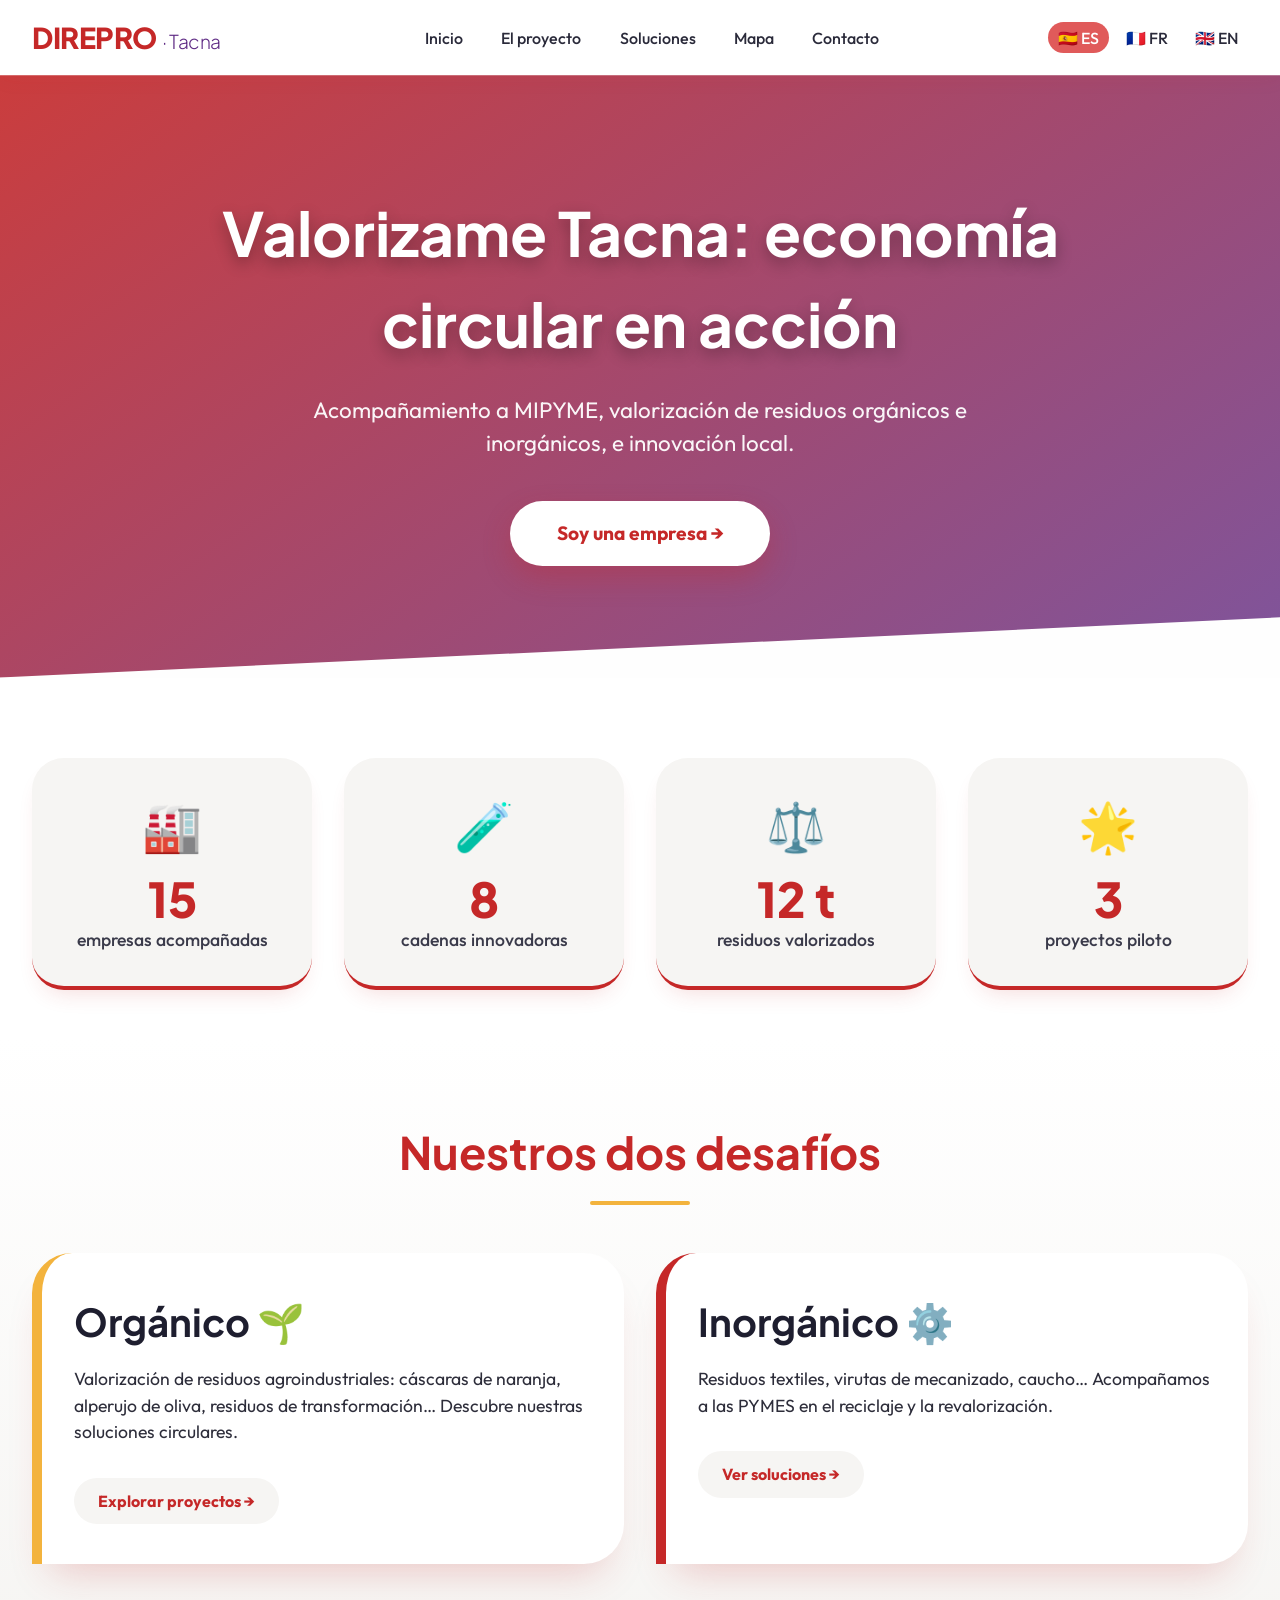
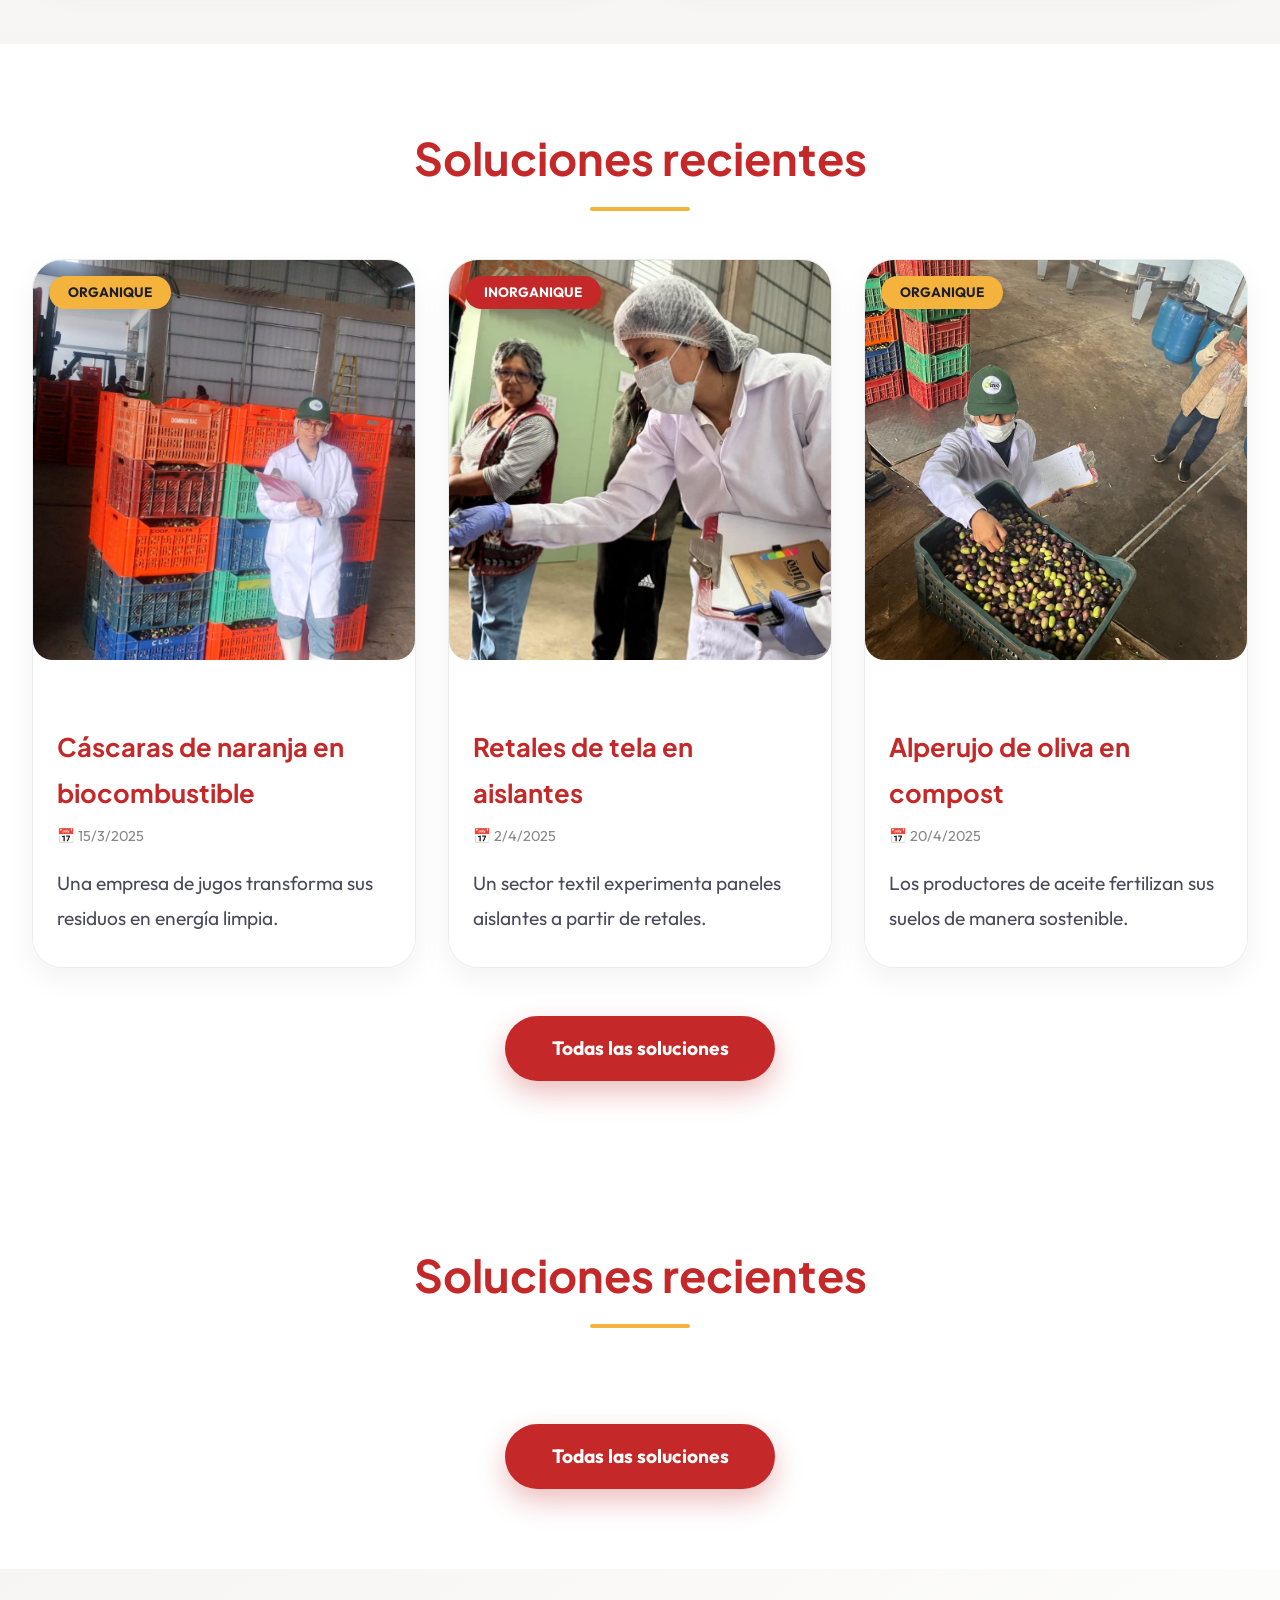
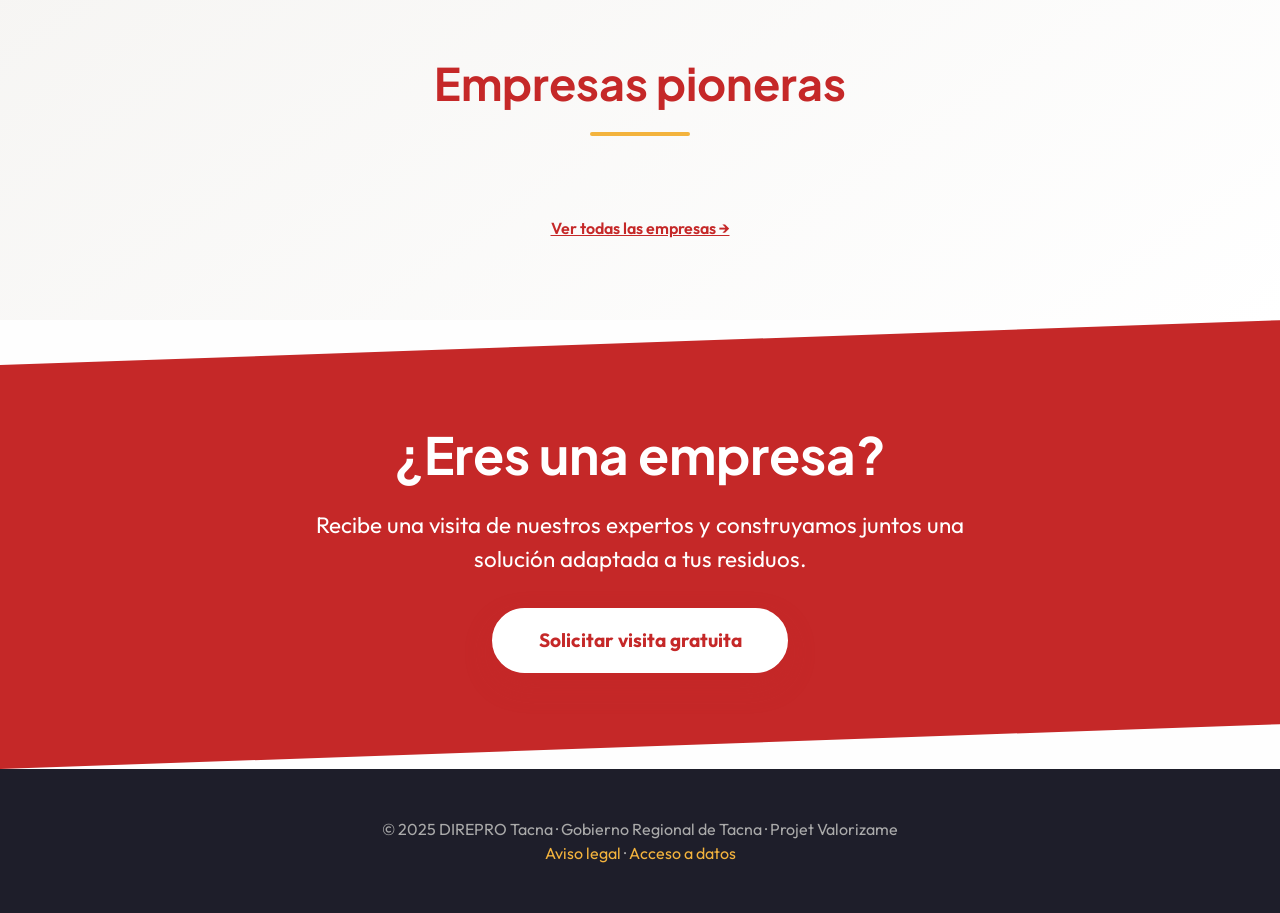
==== index.html @ 16c38069 "Version finale du site" ====
<!DOCTYPE html>
<html lang="fr">
<head>
    <meta charset="UTF-8">
    <meta name="viewport" content="width=device-width, initial-scale=1.0">
    <title>Valorizame Tacna · DIREPRO</title>
    <link rel="preconnect" href="https://fonts.googleapis.com">
    <link rel="preconnect" href="https://fonts.gstatic.com" crossorigin>
    <link href="https://fonts.googleapis.com/css2?family=Outfit:wght@400;600;700&family=Plus+Jakarta+Sans:wght@300;500;700&display=swap" rel="stylesheet">
    <link rel="stylesheet" href="css/style.css">
</head>
<body>

<header>
    <div class="container header-flex">
        <div class="logo">DIREPRO<span> · Tacna</span></div>
        <nav>
            <a href="index.html" data-i18n="nav.accueil">Accueil</a>
            <a href="a-propos.html" data-i18n="nav.projet">Le projet</a>
            <a href="solutions.html" data-i18n="nav.solutions">Solutions</a>
            <a href="carte.html" data-i18n="nav.carte">Carte</a>
            <a href="contact.html" data-i18n="nav.contact">Contact</a>
        </nav>
        <div class="lang-switcher">
            <a href="?lang=es" class="lang-option" data-lang="es">🇪🇸 ES</a>
            <a href="?lang=fr" class="lang-option" data-lang="fr">🇫🇷 FR</a>
            <a href="?lang=en" class="lang-option" data-lang="en">🇬🇧 EN</a>
        </div>
    </div>
</header>

<main>
    <!-- HERO -->
    <section class="hero reveal">
        <div class="container">
            <h1 data-i18n="hero.titre">Valorizame Tacna : l'économie circulaire en action</h1>
            <p data-i18n="hero.sous_titre">Accompagnement des PMI/PME, valorisation des déchets organiques et inorganiques, et innovation locale.</p>
            <a href="#" class="btn" data-i18n="hero.bouton">Je suis une entreprise →</a>
        </div>
    </section>

    <!-- CHIFFRES -->
    <section class="chiffres">
        <div class="container">
            <div class="chiffres-grid">
                <div class="chiffre-card reveal">
                    <div class="chiffre-icone">🏭</div>
                    <div class="chiffre-nombre">15</div>
                    <div class="chiffre-label" data-i18n="chiffres.entreprises">entreprises accompagnées</div>
                </div>
                <div class="chiffre-card reveal">
                    <div class="chiffre-icone">🧪</div>
                    <div class="chiffre-nombre">8</div>
                    <div class="chiffre-label" data-i18n="chiffres.filieres">filières innovantes</div>
                </div>
                <div class="chiffre-card reveal">
                    <div class="chiffre-icone">⚖️</div>
                    <div class="chiffre-nombre">12 t</div>
                    <div class="chiffre-label" data-i18n="chiffres.dechets">déchets valorisés</div>
                </div>
                <div class="chiffre-card reveal">
                    <div class="chiffre-icone">🌟</div>
                    <div class="chiffre-nombre">3</div>
                    <div class="chiffre-label" data-i18n="chiffres.projets">projets pilotes</div>
                </div>
            </div>
        </div>
    </section>

    <!-- AXES -->
    <section class="axes">
        <div class="container">
            <h2 class="section-title reveal" data-i18n="axes.titre">Nos deux défis</h2>
            <div class="axes-grid">
                <div class="axe-card organique reveal">
                    <h3 data-i18n="axes.organique.titre">Organique <span>🌱</span></h3>
                    <p data-i18n="axes.organique.description">Valorisation des déchets de l'agro-industrie : peaux d'oranges, alperujo d'olive, résidus de transformation… Découvrez nos solutions circulaires.</p>
                    <a href="/solutions.html?filter=organique" class="axe-link" data-i18n="axes.organique.lien">Explorer les projets <span>→</span></a>
                </div>
                <div class="axe-card inorganique reveal">
                    <h3 data-i18n="axes.inorganique.titre">Inorganique <span>⚙️</span></h3>
                    <p data-i18n="axes.inorganique.description">Déchets de tissus, tournures d'usinage, caoutchouc… Nous accompagnons les PME dans le recyclage et la revalorisation.</p>
                    <a href="/solutions.html?filter=inorganique" class="axe-link" data-i18n="axes.inorganique.lien">Voir les solutions <span>→</span></a>
                </div>
            </div>
        </div>
    </section>

    <!-- DERNIÈRES ACTUALITÉS -->
    <section class="actualites">
        <div class="container">
            <h2 class="section-title reveal" data-i18n="actualites.titre">Solutions récentes</h2>
            <div class="articles-grid" id="articles-list">
                <!-- Les articles seront injectés par JS -->
            </div>
            <div style="text-align: center; margin-top: 3rem;">
                <a href="/solutions.html?lang=es" class="btn" style="background: var(--rojo); color: white;" data-i18n="actualites.tout_voir">Toutes les solutions</a>
            </div>
        </div>
    </section>

    <!-- DERNIÈRES SOLUTIONS -->
    <section class="actualites">
        <div class="container">
            <h2 class="section-title reveal" data-i18n="actualites.titre">Solutions récentes</h2>
            <div class="articles-grid" id="articles-list">
                <!-- injecté par JS -->
            </div>
            <div style="text-align: center; margin-top: 3rem;">
                <a href="solutions.html" class="btn" style="background: var(--rojo); color: white;" data-i18n="actualites.tout_voir">Toutes les solutions</a>
            </div>
        </div>
    </section>

    <!-- HALL OF FAME (placeholder) -->
    <section class="hall-of-fame">
        <div class="container">
            <h2 class="section-title reveal" data-i18n="fame.titre">Entreprises pionnières</h2>
            <div class="fame-grid" id="fame-list">
                <!-- sera chargé plus tard -->
            </div>
            <div style="text-align: center; margin-top: 2rem;">
                <a href="carte.html" style="color: var(--rojo); font-weight: 600;" data-i18n="fame.tout_voir">Voir toutes les entreprises →</a>
            </div>
        </div>
    </section>

    <!-- CTA FINAL -->
    <section class="cta-final">
        <div class="container">
            <h2 data-i18n="cta.titre">Vous êtes une entreprise ?</h2>
            <p style="font-size: 1.4rem; max-width: 700px; margin: 0 auto;" data-i18n="cta.sous_titre">Recevez une visite de nos experts et construisons ensemble une solution adaptée à vos déchets.</p>
            <a href="#" class="btn" data-i18n="cta.bouton">Demander une visite gratuite</a>
        </div>
    </section>
</main>

<footer>
    <div class="container">
        <p>© 2025 DIREPRO Tacna · Gobierno Regional de Tacna · Projet Valorizame</p>
        <p><a href="#" data-i18n="footer.mentions">Mentions légales</a> · <a href="#" data-i18n="footer.donnees">Accès aux données</a></p>
    </div>
</footer>

<script src="js/i18n.js"></script>
<script src="js/articles.js"></script>
<script src="js/app.js"></script>
</body>
</html>
---- css/style.css ----
/* ---------- RESET & VARIABLES ---------- */
* {
    margin: 0;
    padding: 0;
    box-sizing: border-box;
}

body {
    font-family: 'Outfit', sans-serif;
    background-color: #fefefe;
    color: #1e1e2f;
    line-height: 1.5;
    overflow-x: hidden;
}

h1, h2, h3, h4 {
    font-family: 'Plus Jakarta Sans', sans-serif;
    font-weight: 700;
}

.container {
    max-width: 1280px;
    margin: 0 auto;
    padding: 0 2rem;
}

/* Couleurs */
:root {
    --rojo: #C52828;
    --rojo-light: #E05A5A;
    --morado: #5E2A84;
    --amarillo: #F3B33D;
    --blanco: #FFFFFF;
    --gris-pale: #F6F5F3;
    --gris-moyen: #E0DEE6;
}

/* ---------- ANIMATIONS ---------- */
@keyframes fadeUp {
    0% { opacity: 0; transform: translateY(30px); }
    100% { opacity: 1; transform: translateY(0); }
}

@keyframes fadeIn {
    0% { opacity: 0; }
    100% { opacity: 1; }
}

.reveal {
    opacity: 0;
    transform: translateY(20px);
    transition: opacity 0.8s, transform 0.8s;
}
.reveal.active {
    opacity: 1;
    transform: translateY(0);
}

/* ---------- HEADER ---------- */
header {
    background-color: var(--blanco);
    box-shadow: 0 2px 20px rgba(197, 40, 40, 0.08);
    padding: 1rem 0;
    position: sticky;
    top: 0;
    z-index: 100;
    backdrop-filter: blur(8px);
    background-color: rgba(255,255,255,0.9);
}

.header-flex {
    display: flex;
    justify-content: space-between;
    align-items: center;
}

.logo {
    font-family: 'Plus Jakarta Sans', sans-serif;
    font-weight: 800;
    font-size: 1.8rem;
    color: var(--rojo);
    letter-spacing: -0.5px;
}
.logo span {
    color: var(--morado);
    font-weight: 300;
    font-size: 1.2rem;
    margin-left: 0.2rem;
}

nav a {
    margin-left: 2.2rem;
    text-decoration: none;
    color: #2a2a3a;
    font-weight: 500;
    transition: color 0.2s, border-bottom 0.2s;
    padding-bottom: 4px;
    border-bottom: 2px solid transparent;
}
nav a:hover {
    color: var(--rojo);
    border-bottom-color: var(--rojo-light);
}

/* ---------- HERO ---------- */
.hero {
    background: linear-gradient(145deg, rgba(197,40,40,0.9) 0%, rgba(94,42,132,0.8) 100%), url('https://images.pexels.com/photos/3990356/pexels-photo-3990356.jpeg?auto=compress&cs=tinysrgb&w=1260&h=750&dpr=2');
    background-size: cover;
    background-position: center 30%;
    color: white;
    padding: 7rem 0;
    text-align: center;
    position: relative;
    clip-path: polygon(0 0, 100% 0, 100% 90%, 0 100%);
}

.hero h1 {
    font-size: 3.8rem;
    max-width: 900px;
    margin: 0 auto 1.5rem;
    text-shadow: 0 6px 16px rgba(0,0,0,0.3);
    animation: fadeIn 1.2s;
}

.hero p {
    font-size: 1.4rem;
    max-width: 700px;
    margin: 0 auto 2.5rem;
    opacity: 0.95;
    animation: fadeIn 1.5s;
}

.btn {
    display: inline-block;
    background-color: var(--blanco);
    color: var(--rojo);
    padding: 1rem 2.8rem;
    border-radius: 60px;
    font-weight: 700;
    text-decoration: none;
    font-size: 1.2rem;
    box-shadow: 0 12px 28px rgba(197,40,40,0.3);
    transition: all 0.3s cubic-bezier(0.175, 0.885, 0.32, 1.275);
    border: 2px solid transparent;
}

.btn:hover {
    background-color: var(--rojo);
    color: white;
    transform: scale(1.05);
    box-shadow: 0 20px 35px rgba(197,40,40,0.5);
}

/* ---------- CHIFFRES ---------- */
.chiffres {
    padding: 5rem 0 3rem;
    background: var(--blanco);
}

.chiffres-grid {
    display: grid;
    grid-template-columns: repeat(4, 1fr);
    gap: 2rem;
}

.chiffre-card {
    background: var(--gris-pale);
    padding: 2rem 1.5rem;
    border-radius: 32px;
    text-align: center;
    box-shadow: 0 12px 24px -12px rgba(197,40,40,0.2);
    transition: transform 0.3s, box-shadow 0.3s;
    border-bottom: 4px solid var(--rojo);
}

.chiffre-card:hover {
    transform: translateY(-8px);
    box-shadow: 0 22px 35px -12px var(--rojo);
}

.chiffre-icone {
    font-size: 3rem;
    margin-bottom: 0.5rem;
}

.chiffre-nombre {
    font-family: 'Plus Jakarta Sans', sans-serif;
    font-size: 3rem;
    font-weight: 800;
    color: var(--rojo);
    line-height: 1.2;
}

.chiffre-label {
    font-size: 1.1rem;
    color: #3a3a4a;
    font-weight: 500;
}

/* ---------- AXES ---------- */
.axes {
    padding: 5rem 0;
    background: linear-gradient(to bottom, var(--blanco) 0%, var(--gris-pale) 100%);
}

.section-title {
    font-size: 2.8rem;
    color: var(--rojo);
    margin-bottom: 3rem;
    text-align: center;
    position: relative;
}
.section-title::after {
    content: '';
    display: block;
    width: 100px;
    height: 4px;
    background: var(--amarillo);
    margin: 1rem auto 0;
    border-radius: 4px;
}

.axes-grid {
    display: flex;
    flex-wrap: wrap;
    gap: 2rem;
}

.axe-card {
    flex: 1 1 300px;
    background: white;
    border-radius: 40px 40px 40px 0;
    padding: 2.5rem 2rem;
    box-shadow: 0 25px 40px -20px rgba(197,40,40,0.25);
    transition: transform 0.4s, border-radius 0.3s;
    position: relative;
    overflow: hidden;
}

.axe-card.organique {
    border-left: 10px solid var(--amarillo);
}
.axe-card.inorganique {
    border-left: 10px solid var(--rojo);
}

.axe-card:hover {
    transform: scale(1.02) translateY(-5px);
    border-radius: 40px 40px 40px 40px;
}

.axe-card h3 {
    font-size: 2.4rem;
    margin-bottom: 1rem;
    display: flex;
    align-items: center;
}
.axe-card h3 span {
    background-color: var(--morado);
    color: white;
    font-size: 0.9rem;
    padding: 0.2rem 0.8rem;
    border-radius: 60px;
    margin-left: 1rem;
}

.axe-card p {
    color: #2d2d3a;
    margin-bottom: 2rem;
    font-size: 1.1rem;
}

.axe-link {
    color: var(--rojo);
    font-weight: 700;
    text-decoration: none;
    display: inline-flex;
    align-items: center;
    gap: 0.5rem;
    background: var(--gris-pale);
    padding: 0.7rem 1.5rem;
    border-radius: 40px;
    transition: background 0.2s, color 0.2s;
}
.axe-link:hover {
    background: var(--rojo);
    color: white;
}

/* ---------- ACTUALITÉS ---------- */
.actualites {
    padding: 5rem 0;
    background: var(--blanco);
}

.articles-grid {
    display: grid;
    grid-template-columns: repeat(auto-fit, minmax(320px, 1fr));
    gap: 2rem;
}

.article-card {
    background: white;
    border-radius: 30px;
    overflow: hidden;
    box-shadow: 0 12px 30px rgba(0,0,0,0.05);
    transition: all 0.3s ease;
    border: 1px solid #ececec;
    cursor: pointer;
}
.article-card:hover {
    transform: translateY(-10px) scale(1.01);
    box-shadow: 0 30px 40px -10px var(--rojo-light);
}

.article-image {
    height: 220px;
    background-size: cover;
    background-position: center;
    position: relative;
    transition: transform 0.4s;
}
.article-card:hover .article-image {
    transform: scale(1.05);
}

.badge {
    position: absolute;
    top: 1rem;
    left: 1rem;
    background: var(--amarillo);
    color: #1e1e2f;
    padding: 0.4rem 1.2rem;
    border-radius: 50px;
    font-weight: 700;
    font-size: 0.85rem;
    text-transform: uppercase;
    box-shadow: 0 4px 8px rgba(0,0,0,0.1);
    z-index: 2;
}
.badge.inorganique {
    background: var(--rojo);
    color: white;
}

.article-content {
    padding: 2rem 1.5rem;
    background: white;
}
.article-content h4 {
    font-size: 1.6rem;
    margin-bottom: 0.5rem;
    color: var(--rojo);
}
.article-date {
    color: #888;
    font-size: 0.9rem;
    margin-bottom: 1rem;
    display: flex;
    align-items: center;
    gap: 0.3rem;
}
.article-excerpt {
    color: #4a4a5a;
}

/* ---------- HALL OF FAME ---------- */
.hall-of-fame {
    background: linear-gradient(145deg, var(--gris-pale) 0%, #ffffff 100%);
    padding: 5rem 0;
    position: relative;
}

.fame-grid {
    display: flex;
    flex-wrap: wrap;
    gap: 2rem;
    justify-content: center;
}

.fame-item {
    background: white;
    padding: 2rem;
    border-radius: 30px;
    box-shadow: 0 15px 25px -15px var(--rojo);
    text-align: center;
    flex: 0 1 220px;
    transition: all 0.2s;
    border-bottom: 6px solid var(--rojo);
}
.fame-item:hover {
    transform: rotate(1deg) scale(1.02);
}
.fame-item img {
    width: 80px;
    height: 80px;
    border-radius: 50%;
    object-fit: cover;
    border: 3px solid var(--amarillo);
    margin-bottom: 1rem;
}
.fame-item h4 {
    color: var(--morado);
    margin-bottom: 0.2rem;
}
.fame-item p {
    font-size: 0.9rem;
    color: #6a6a7a;
}

/* ---------- CTA FINAL ---------- */
.cta-final {
    background: var(--rojo);
    color: white;
    padding: 6rem 0;
    text-align: center;
    clip-path: polygon(0 10%, 100% 0, 100% 90%, 0 100%);
}
.cta-final h2 {
    font-size: 3.2rem;
    margin-bottom: 1rem;
}
.cta-final .btn {
    background: var(--blanco);
    color: var(--rojo);
    margin-top: 2rem;
    border: 2px solid white;
}
.cta-final .btn:hover {
    background: var(--amarillo);
    color: var(--rojo);
    border-color: var(--amarillo);
}

/* ---------- FOOTER ---------- */
footer {
    background: #1e1e2a;
    color: #aaa;
    padding: 3rem 0;
    text-align: center;
}
footer a {
    color: var(--amarillo);
    text-decoration: none;
}
footer a:hover {
    text-decoration: underline;
}

/* ---------- LANG SWITCHER ---------- */
.lang-switcher {
    display: flex;
    gap: 0.5rem;
    align-items: center;
}
.lang-switcher a {
    text-decoration: none;
    color: #2a2a3a;
    font-weight: 500;
    padding: 0.2rem 0.6rem;
    border-radius: 20px;
    transition: background 0.2s;
}
.lang-switcher a.active,
.lang-switcher a:hover {
    background: var(--rojo-light);
    color: white;
}

/* ---------- PAGE HEADER ---------- */
.page-header {
    background: linear-gradient(145deg, var(--rojo) 0%, var(--morado) 100%);
    color: white;
    padding: 4rem 0;
    text-align: center;
    margin-bottom: 3rem;
}
.page-header h1 {
    font-size: 3rem;
    margin-bottom: 1rem;
}

.filter-buttons {
    display: flex;
    justify-content: center;
    gap: 1rem;
    margin-bottom: 3rem;
    flex-wrap: wrap;
}
.filter-btn {
    background: var(--gris-pale);
    border: none;
    padding: 0.8rem 2rem;
    border-radius: 50px;
    font-weight: 600;
    cursor: pointer;
    transition: all 0.2s;
    font-size: 1rem;
    border: 2px solid transparent;
}
.filter-btn.active {
    background: var(--rojo);
    color: white;
    border-color: var(--rojo-light);
}
.filter-btn:hover {
    background: var(--rojo-light);
    color: white;
}
.filter-btn[data-filter="organique"]:hover {
    background: var(--amarillo);
    color: #1e1e2f;
}

/* ---------- ARTICLE PAGE ---------- */
.article-container {
    max-width: 800px;
    margin: 4rem auto;
    padding: 2rem;
    background: white;
    border-radius: 30px;
    box-shadow: 0 20px 40px -10px rgba(197,40,40,0.2);
}
.article-header {
    margin-bottom: 2rem;
}
.article-header h1 {
    font-size: 2.8rem;
    color: var(--rojo);
    margin-bottom: 1rem;
}
.article-meta {
    display: flex;
    gap: 2rem;
    color: #888;
    margin-bottom: 2rem;
}
.article-image {
    width: 100%;
    height: 400px;
    object-fit: cover;
    border-radius: 20px;
    margin-bottom: 2rem;
}
.article-content {
    font-size: 1.2rem;
    line-height: 1.8;
    color: #2a2a3a;
}
.back-link {
    display: inline-block;
    margin-top: 2rem;
    color: var(--rojo);
    font-weight: 600;
}

.no-articles {
    text-align: center;
    padding: 4rem;
    color: #888;
    font-size: 1.2rem;
}

/* ---------- MEDIA QUERIES ---------- */
@media (max-width: 900px) {
    .chiffres-grid { grid-template-columns: repeat(2, 1fr); }
    .hero h1 { font-size: 2.8rem; }
}
@media (max-width: 600px) {
    .chiffres-grid { grid-template-columns: 1fr; }
    .header-flex { flex-direction: column; gap: 1rem; }
    nav a { margin: 0 0.7rem; }
    .hero h1 { font-size: 2.2rem; }
    .hero { clip-path: none; }
    .cta-final { clip-path: none; }
}
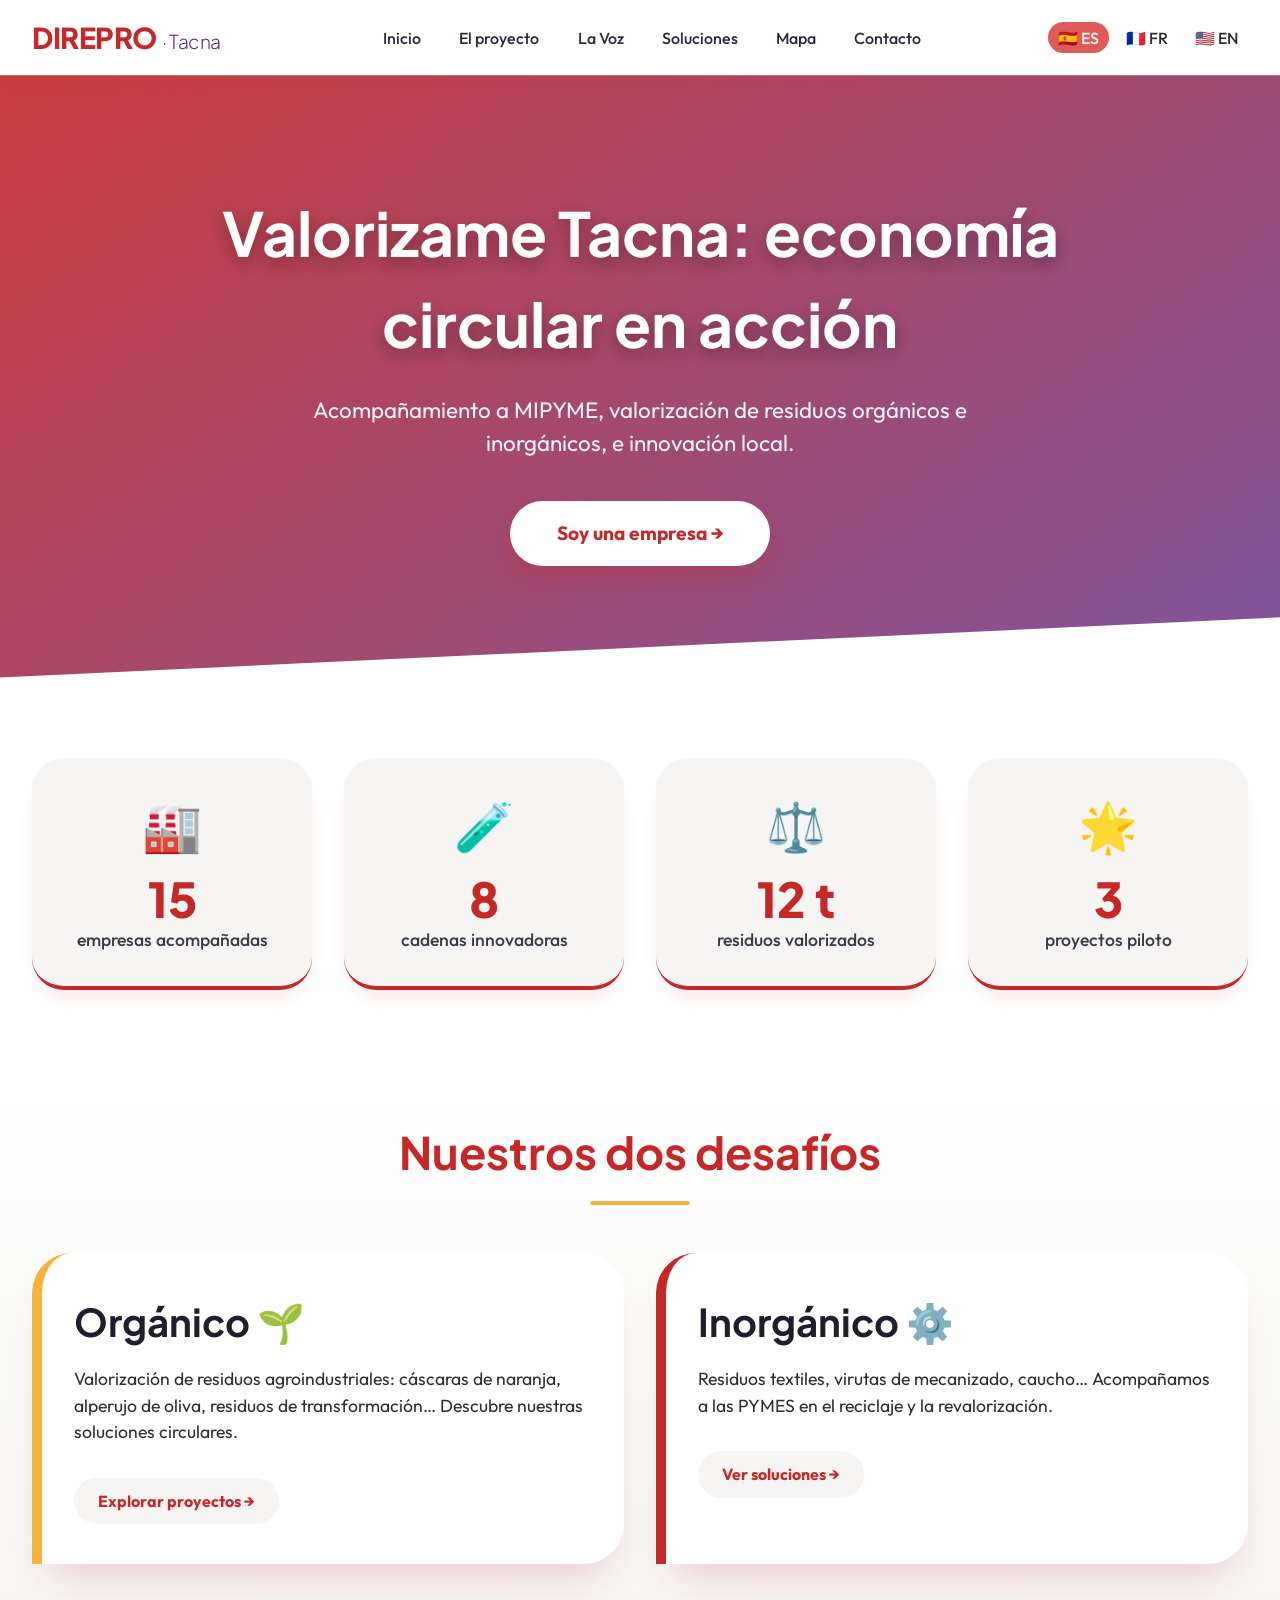
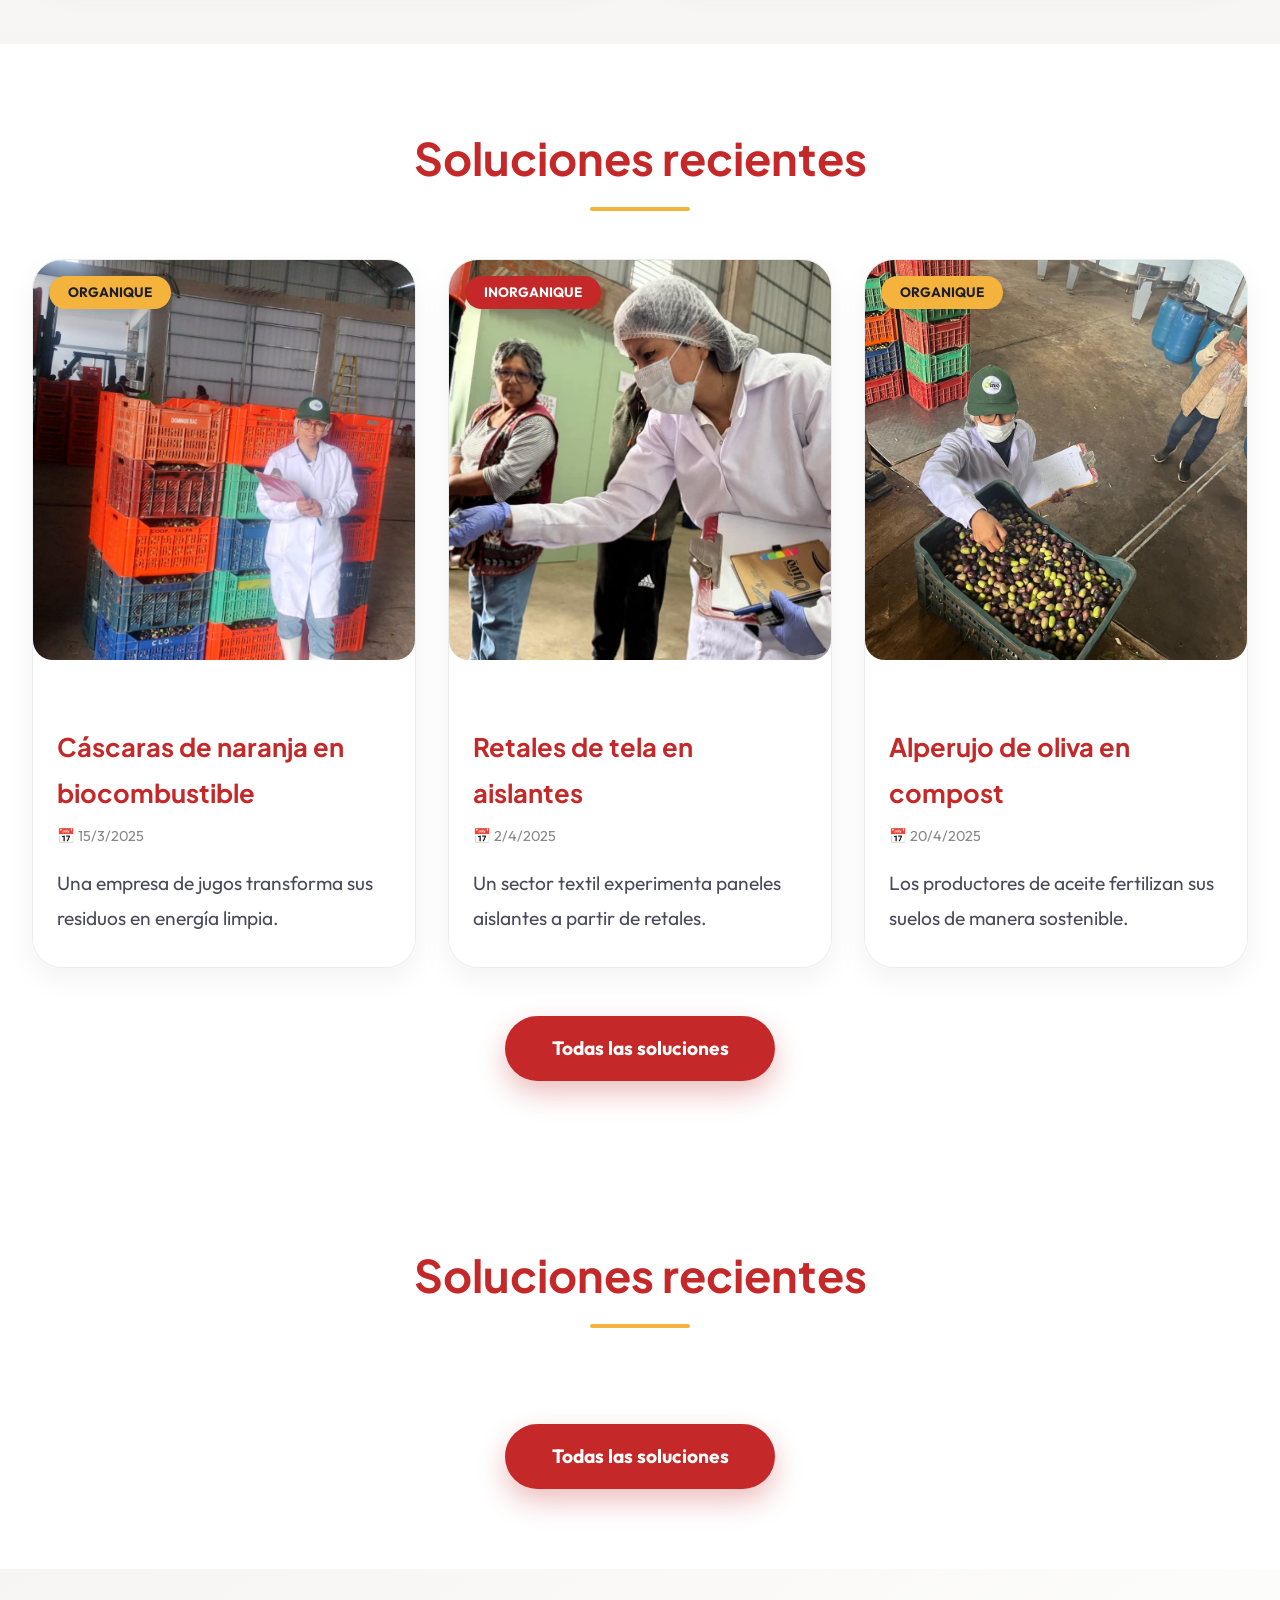
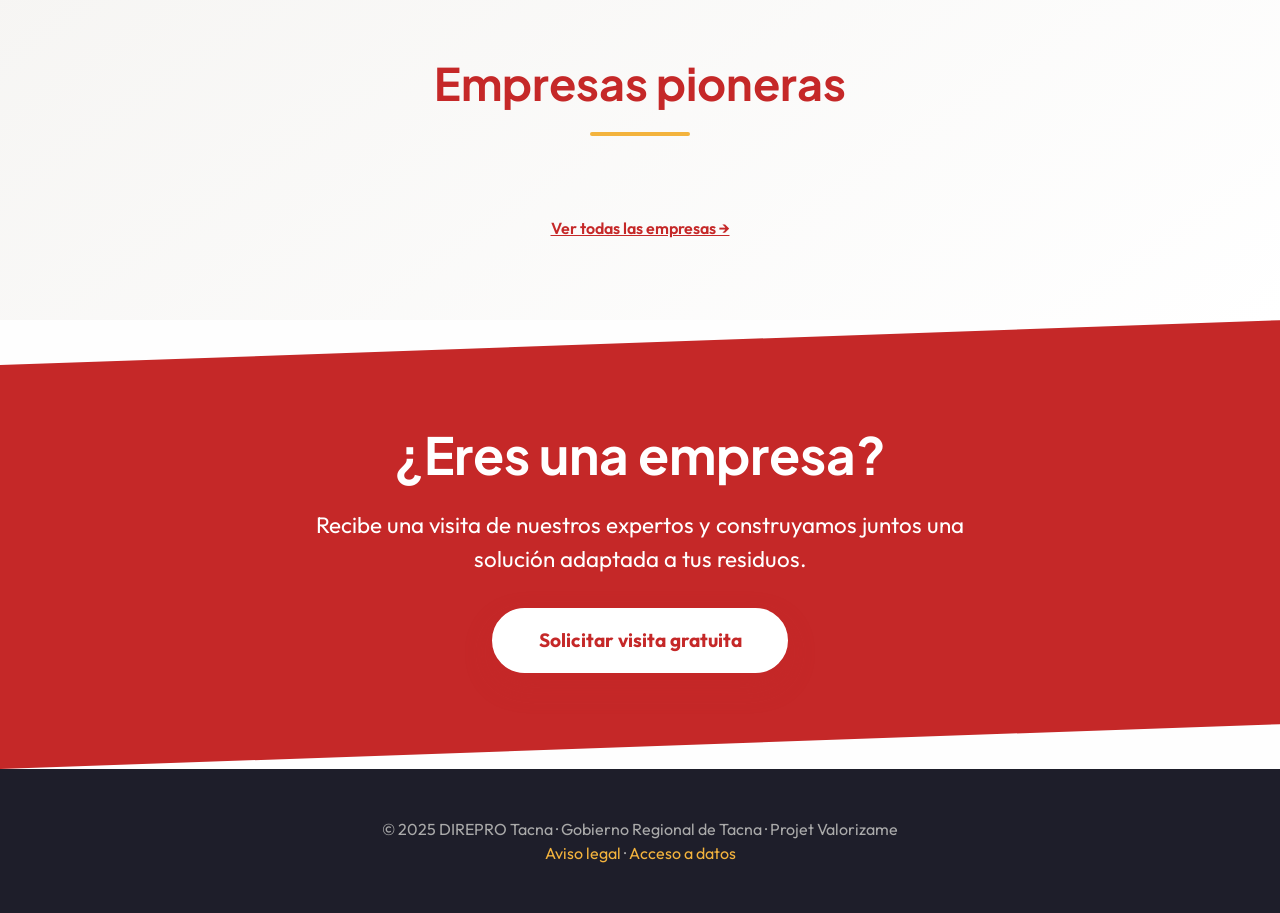
==== commit 0198798b: "Version finale : page entreprise, formulaire Telegram, design modernisé" ====
--- a/index.html
+++ b/index.html
@@ -17,6 +17,7 @@
         <nav>
             <a href="index.html" data-i18n="nav.accueil">Accueil</a>
             <a href="a-propos.html" data-i18n="nav.projet">Le projet</a>
+            <a href="voz-tacna.html" data-i18n="nav.voz">La Voz</a>
             <a href="solutions.html" data-i18n="nav.solutions">Solutions</a>
             <a href="carte.html" data-i18n="nav.carte">Carte</a>
             <a href="contact.html" data-i18n="nav.contact">Contact</a>
@@ -24,7 +25,7 @@
         <div class="lang-switcher">
             <a href="?lang=es" class="lang-option" data-lang="es">🇪🇸 ES</a>
             <a href="?lang=fr" class="lang-option" data-lang="fr">🇫🇷 FR</a>
-            <a href="?lang=en" class="lang-option" data-lang="en">🇬🇧 EN</a>
+            <a href="?lang=en" class="lang-option" data-lang="en">🇺🇸 EN</a>
         </div>
     </div>
 </header>
@@ -35,7 +36,7 @@
         <div class="container">
             <h1 data-i18n="hero.titre">Valorizame Tacna : l'économie circulaire en action</h1>
             <p data-i18n="hero.sous_titre">Accompagnement des PMI/PME, valorisation des déchets organiques et inorganiques, et innovation locale.</p>
-            <a href="#" class="btn" data-i18n="hero.bouton">Je suis une entreprise →</a>
+            <a href="entreprise.html" class="btn" data-i18n="hero.bouton">Je suis une entreprise →</a>
         </div>
     </section>
 
@@ -130,7 +131,7 @@
         <div class="container">
             <h2 data-i18n="cta.titre">Vous êtes une entreprise ?</h2>
             <p style="font-size: 1.4rem; max-width: 700px; margin: 0 auto;" data-i18n="cta.sous_titre">Recevez une visite de nos experts et construisons ensemble une solution adaptée à vos déchets.</p>
-            <a href="#" class="btn" data-i18n="cta.bouton">Demander une visite gratuite</a>
+            <a href="entreprise.html" class="btn" data-i18n="cta.bouton">Demander une visite gratuite</a>
         </div>
     </section>
 </main>
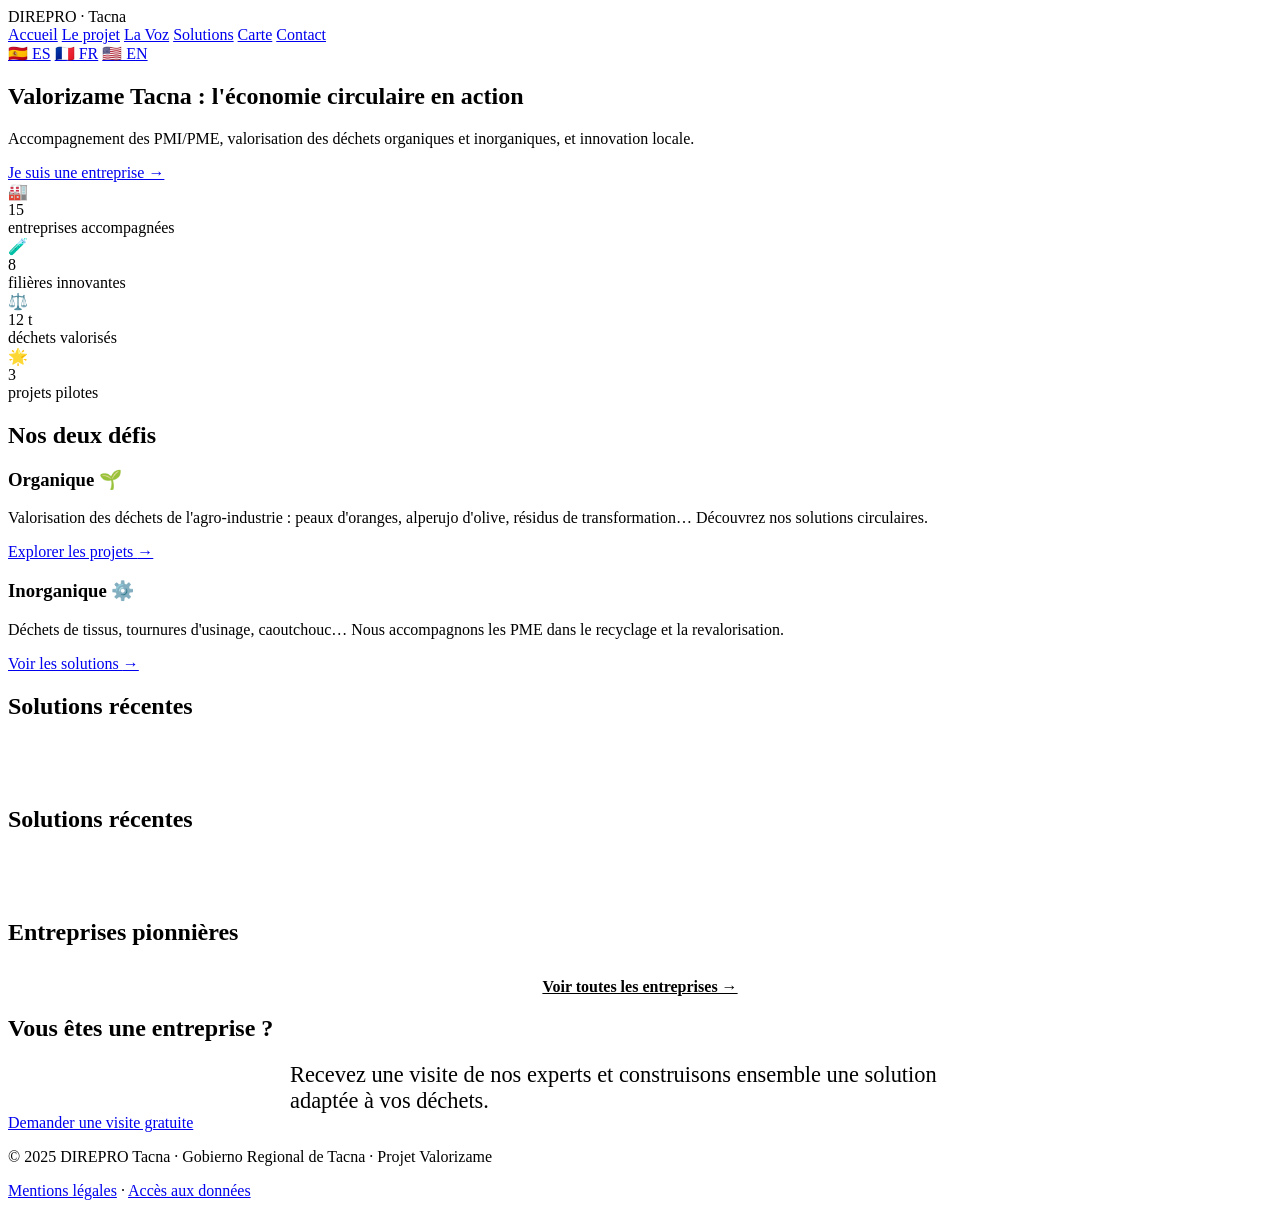
==== commit 2f246bc9: "Ajout de la balise base pour corriger les chemins" ====
--- a/index.html
+++ b/index.html
@@ -1,6 +1,7 @@
 <!DOCTYPE html>
 <html lang="fr">
 <head>
+    <base href="/direpro_valorizame/">
     <meta charset="UTF-8">
     <meta name="viewport" content="width=device-width, initial-scale=1.0">
     <title>Valorizame Tacna · DIREPRO</title>
@@ -76,12 +77,12 @@
                 <div class="axe-card organique reveal">
                     <h3 data-i18n="axes.organique.titre">Organique <span>🌱</span></h3>
                     <p data-i18n="axes.organique.description">Valorisation des déchets de l'agro-industrie : peaux d'oranges, alperujo d'olive, résidus de transformation… Découvrez nos solutions circulaires.</p>
-                    <a href="/solutions.html?filter=organique" class="axe-link" data-i18n="axes.organique.lien">Explorer les projets <span>→</span></a>
+                    <a href="solutions.html?filter=organique" class="axe-link" data-i18n="axes.organique.lien">Explorer les projets <span>→</span></a>
                 </div>
                 <div class="axe-card inorganique reveal">
                     <h3 data-i18n="axes.inorganique.titre">Inorganique <span>⚙️</span></h3>
                     <p data-i18n="axes.inorganique.description">Déchets de tissus, tournures d'usinage, caoutchouc… Nous accompagnons les PME dans le recyclage et la revalorisation.</p>
-                    <a href="/solutions.html?filter=inorganique" class="axe-link" data-i18n="axes.inorganique.lien">Voir les solutions <span>→</span></a>
+                    <a href="solutions.html?filter=inorganique" class="axe-link" data-i18n="axes.inorganique.lien">Voir les solutions <span>→</span></a>
                 </div>
             </div>
         </div>
@@ -95,7 +96,7 @@
                 <!-- Les articles seront injectés par JS -->
             </div>
             <div style="text-align: center; margin-top: 3rem;">
-                <a href="/solutions.html?lang=es" class="btn" style="background: var(--rojo); color: white;" data-i18n="actualites.tout_voir">Toutes les solutions</a>
+                <a href="solutions.html?lang=es" class="btn" style="background: var(--rojo); color: white;" data-i18n="actualites.tout_voir">Toutes les solutions</a>
             </div>
         </div>
     </section>
